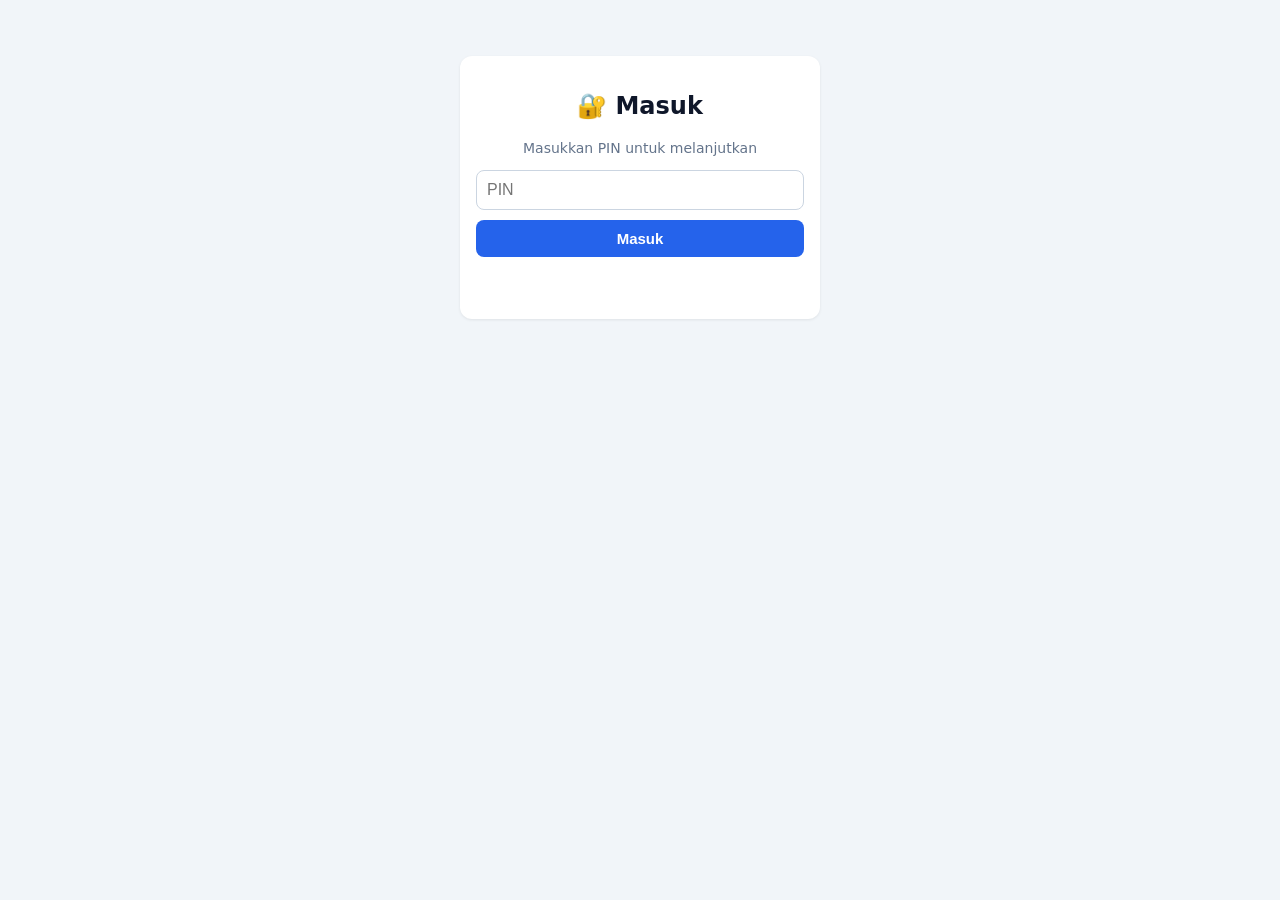
==== index.html @ ed4095a1 "Rename deepseek_html_20261110_448055.html to index.html" ====
<!DOCTYPE html>
<html lang="id">
<head>
  <meta charset="UTF-8" />
  <meta name="viewport" content="width=device-width, initial-scale=1, maximum-scale=1" />
  <title>Clients Manager</title>
  <link rel="manifest" href="manifest.json">
  <meta name="theme-color" content="#2563eb">
  <link rel="stylesheet" href="style.css">
</head>
<body>

  <!-- LOGIN -->
  <div id="loginView" class="card center">
    <h2>🔐 Masuk</h2>
    <p class="muted">Masukkan PIN untuk melanjutkan</p>
    <input id="pinInput" type="password" inputmode="numeric" placeholder="PIN" />
    <button id="loginBtn" class="primary">Masuk</button>
    <p id="loginMsg" class="error"></p>
  </div>

  <!-- APP -->
  <div id="appView" style="display:none">
    <header>
      <h1>Clients Manager</h1>
      <button id="logoutBtn" class="ghost small">Keluar</button>
    </header>

    <nav class="tabs">
      <button class="tab active" data-tab="input">➕ Input</button>
      <button class="tab" data-tab="list">📋 List</button>
    </nav>

    <section id="tab-input" class="tab-panel card">
      <h2>Tambah Client</h2>
      <label>Email</label>
      <input id="addEmail" type="email" placeholder="nama@email.com" />
      <label>Status</label>
      <select id="addStatus">
        <option value="active">active</option>
        <option value="non active">non active</option>
      </select>
      <button id="addBtn" class="primary">Simpan</button>
      <p id="addMsg" class="msg"></p>
    </section>

    <section id="tab-list" class="tab-panel card" style="display:none">
      <h2>Daftar Client</h2>
      <div class="table-wrap">
        <table>
          <thead>
            <tr><th>#</th><th>Email</th><th>Status</th><th>Spreadsheet ID</th><th>Aksi</th></tr>
          </thead>
          <tbody id="listBody"></tbody>
        </table>
      </div>
      <div class="pagination">
        <button id="prevBtn" class="ghost small">‹ Prev</button>
        <span id="pageInfo" class="muted"></span>
        <button id="nextBtn" class="ghost small">Next ›</button>
      </div>
    </section>
  </div>

  <!-- MODAL EDIT -->
  <div id="editModal" class="modal" style="display:none">
    <div class="modal-box">
      <h3>Edit Client</h3>
      <label>Email</label>
      <input id="editEmail" type="email" />
      <label>Status</label>
      <select id="editStatus">
        <option value="active">active</option>
        <option value="non active">non active</option>
      </select>
      <p id="editMsg" class="msg"></p>
      <div class="row">
        <button id="editCancel" class="ghost">Batal</button>
        <button id="editSave" class="primary">Simpan</button>
      </div>
    </div>
  </div>

  <script src="script.js"></script>
</body>
</html>
---- style.css ----
* { box-sizing: border-box; }
html, body {
  height: 100%;
  margin: 0;
  padding: 0;
  background: #f1f5f9;
}
body {
  font-family: system-ui, -apple-system, "Segoe UI", Roboto, sans-serif;
  color: #0f172a;
  padding: 16px;
  max-width: 720px;
  margin: 0 auto;
  min-height: 100vh;
}

header { display:flex; justify-content:space-between; align-items:center; margin-bottom:12px; }
header h1 { font-size: 20px; margin: 0; }
.card { background:#fff; border-radius:12px; padding:16px; box-shadow:0 1px 3px rgba(0,0,0,.08); margin-bottom:12px; }
.center { text-align:center; max-width:360px; margin:40px auto; }
.muted { color:#64748b; font-size:14px; }
.error { color:#dc2626; font-size:14px; min-height:18px; }
.msg { font-size:14px; min-height:18px; margin-top:8px; }
.msg.ok { color:#16a34a; }
.msg.err { color:#dc2626; }

input, select {
  width:100%; padding:10px; border:1px solid #cbd5e1; border-radius:8px;
  font-size:16px; margin-bottom:10px; background:#fff; /* font-size 16px mencegah auto-zoom di iPhone */
}
label { font-size:13px; font-weight:600; color:#334155; display:block; margin-bottom:4px; }
button {
  padding:10px 14px; border-radius:8px; border:none; font-size:15px;
  cursor:pointer; font-weight:600;
}
.primary { background:#2563eb; color:#fff; width:100%; }
.primary:hover { background:#1d4ed8; }
.ghost { background:#e2e8f0; color:#0f172a; }
.ghost:hover { background:#cbd5e1; }
.small { padding:6px 10px; font-size:13px; }

.tabs { display:flex; gap:6px; margin-bottom:12px; }
.tab { flex:1; background:#e2e8f0; color:#0f172a; }
.tab.active { background:#2563eb; color:#fff; }

/* ===== RESPONSIVE TABLE (MODE CARD UNTUK HP) ===== */
.table-wrap { overflow-x:auto; }
table { width:100%; border-collapse:collapse; font-size:14px; }

@media (max-width: 600px) {
  /* Sembunyikan header tabel di HP */
  thead { display: none; }
  
  /* Ubah baris tabel menjadi card */
  tr { 
    display: block; 
    margin-bottom: 12px; 
    border: 1px solid #e2e8f0; 
    border-radius: 8px; 
    padding: 12px;
  }
  
  /* Ubah cell menjadi block */
  td { 
    display: block; 
    border: none; 
    padding: 4px 0; 
    text-align: left;
  }
  
  /* Sembunyikan nomor urut di HP */
  td:nth-child(1) { display: none; }
  
  /* Label otomatis sebelum isi data */
  td:nth-child(2)::before { content: "Email: "; font-weight: 600; color: #475569; }
  td:nth-child(2) { font-weight: 600; word-break: break-all; }
  
  td:nth-child(3)::before { content: "Status: "; font-weight: 600; color: #475569; }
  
  /* Spreadsheet ID: tampil sebagai teks kecil terpotong */
  td:nth-child(4) { 
    font-size: 12px; 
    color: #94a3b8; 
    white-space: nowrap; 
    overflow: hidden; 
    text-overflow: ellipsis; 
    max-width: 100%;
  }
  td:nth-child(4)::before { content: "ID: "; }
  
  /* Tombol aksi sejajar */
  td.actions { 
    display: flex; 
    gap: 8px; 
    margin-top: 8px; 
    padding-top: 8px;
    border-top: 1px dashed #e2e8f0;
  }
  td.actions button { flex: 1; padding: 8px; }
}

/* Tabel versi Desktop */
@media (min-width: 601px) {
  th, td { padding:10px; border-bottom:1px solid #e2e8f0; text-align:left; }
  th { background:#f8fafc; font-size:12px; text-transform:uppercase; color:#475569; }
  td.actions { white-space:nowrap; }
  td.actions button { padding:6px 10px; font-size:12px; margin-right:4px; }
  
  /* Potong ID jika kepanjangan di desktop */
  td:nth-child(4) {
    max-width: 150px;
    white-space: nowrap;
    overflow: hidden;
    text-overflow: ellipsis;
    color: #64748b;
  }
}

.btn-edit { background:#f59e0b; color:#fff; }
.btn-del  { background:#dc2626; color:#fff; }
.badge { padding:2px 8px; border-radius:999px; font-size:12px; font-weight:600; display:inline-block; }
.badge.active { background:#dcfce7; color:#166534; }
.badge.non { background:#fee2e2; color:#991b1b; }

.pagination { display:flex; justify-content:space-between; align-items:center; margin-top:12px; }

.modal { position:fixed; inset:0; background:rgba(0,0,0,.5); display:flex; align-items:center; justify-content:center; padding:16px; z-index:50; }
.modal-box { background:#fff; border-radius:12px; padding:16px; width:100%; max-width:360px; }
.row { display:flex; gap:8px; }
.row button { flex:1; }
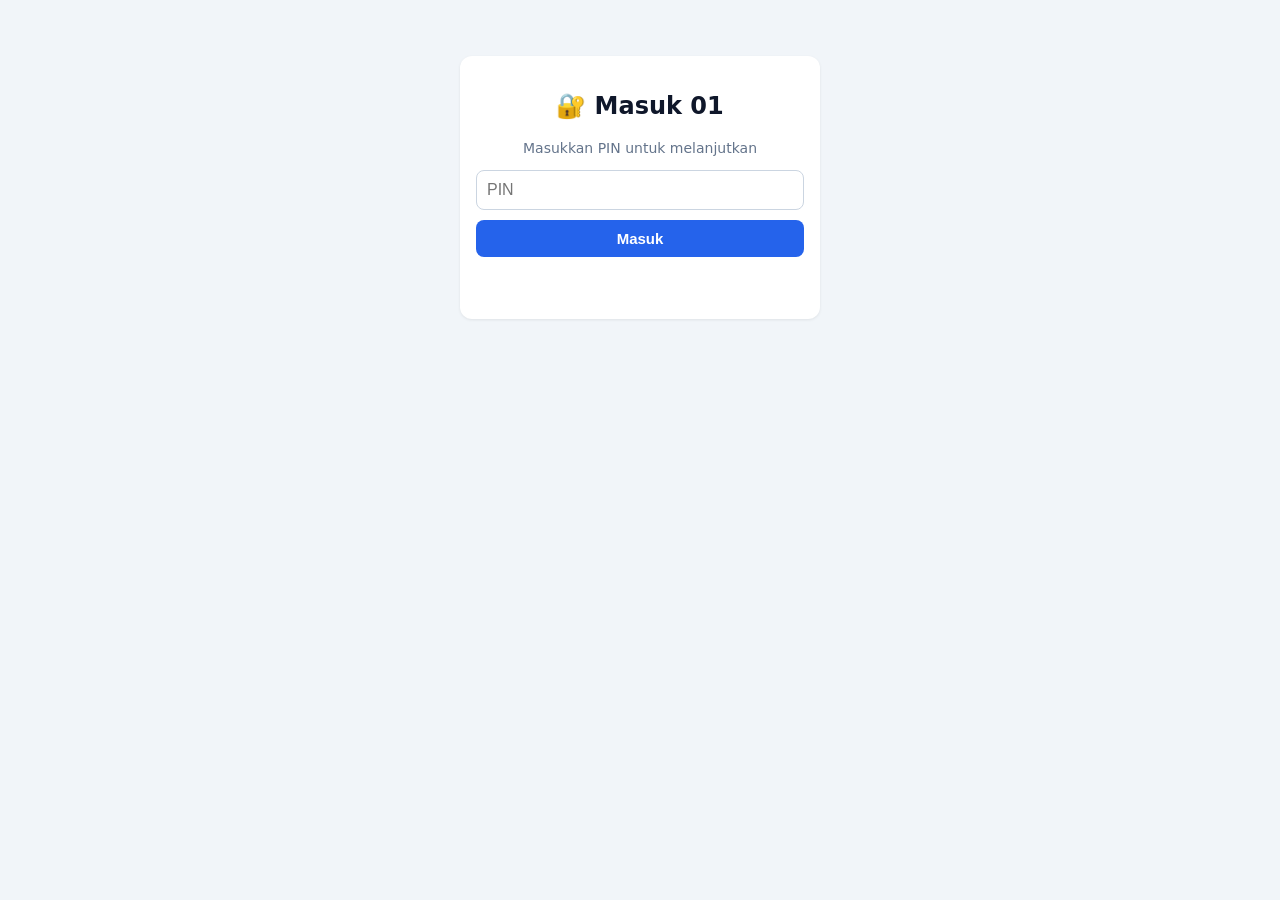
==== commit 978b1306: "Update index.html" ====
--- a/index.html
+++ b/index.html
@@ -12,7 +12,7 @@
 
   <!-- LOGIN -->
   <div id="loginView" class="card center">
-    <h2>🔐 Masuk</h2>
+    <h2>🔐 Masuk 01</h2>
     <p class="muted">Masukkan PIN untuk melanjutkan</p>
     <input id="pinInput" type="password" inputmode="numeric" placeholder="PIN" />
     <button id="loginBtn" class="primary">Masuk</button>
